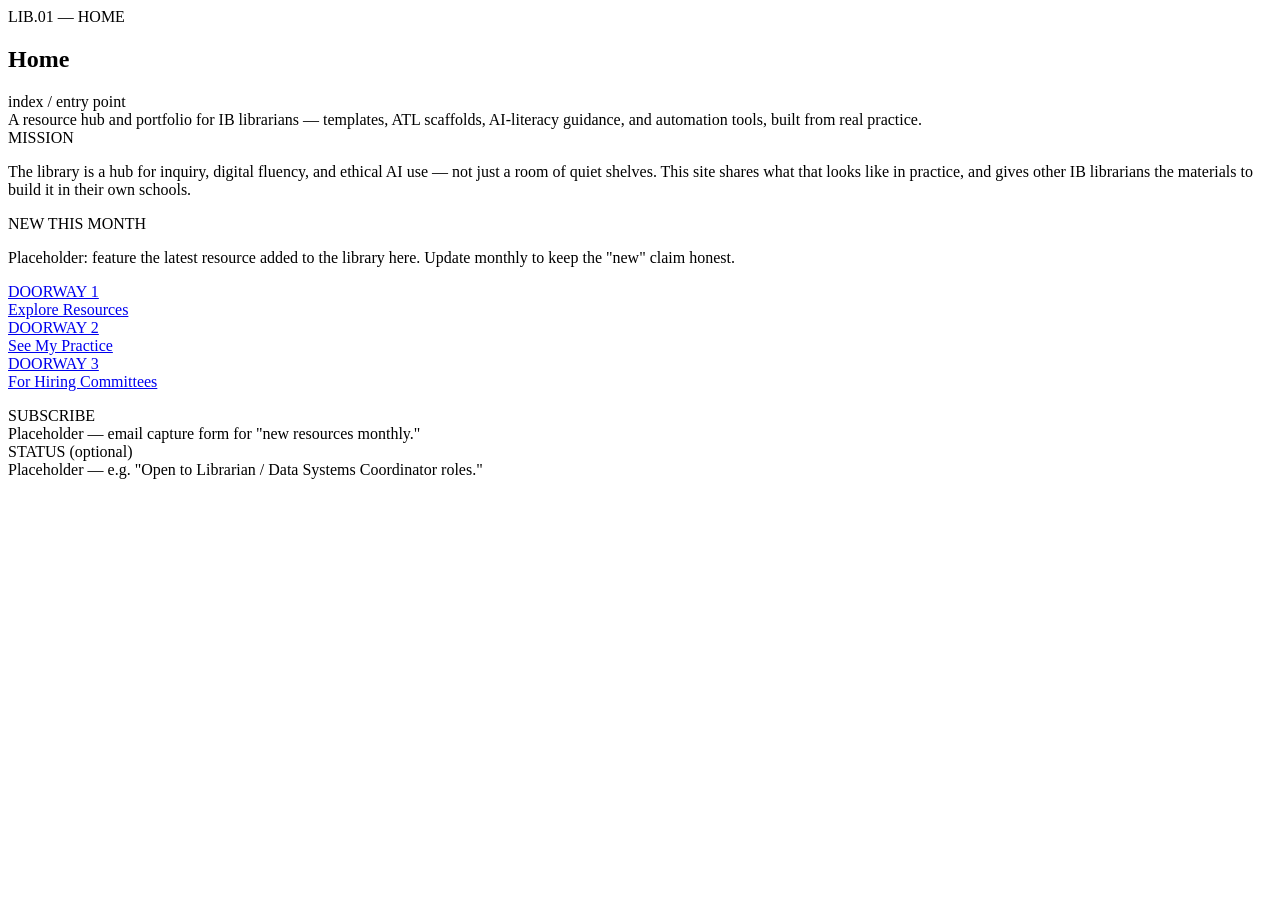
==== index.html @ f9c5b642 "Add index.html" ====
<!DOCTYPE html>
<html lang="en">
<head>
<meta charset="UTF-8">
<meta name="viewport" content="width=device-width, initial-scale=1.0">
<title>IB Librarian Hub — Home</title>
<meta name="description" content="Portfolio and resource hub for IB librarians: templates, ATL scaffolds, AI literacy guidance, and automation tools.">
<link rel="preconnect" href="https://fonts.googleapis.com">
<link href="https://fonts.googleapis.com/css2?family=Space+Grotesk:wght@400;500;600;700&family=Inter:wght@400;500;600&family=JetBrains+Mono:wght@400;500;700&display=swap" rel="stylesheet">
<link rel="stylesheet" href="/assets/css/style.css">
</head>
<body data-page="home">

<div id="nav-slot"></div>

<section class="card-section" id="home">
  <div class="catalog-card">
    <div class="card-tab">LIB.01 — HOME</div>
    <div class="card-head">
      <h2>Home</h2>
      <span class="callno">index / entry point</span>
    </div>
    <div class="card-sub">A resource hub and portfolio for IB librarians — templates, ATL scaffolds, AI-literacy guidance, and automation tools, built from real practice.</div>

    <div class="grid cols-2">
      <div class="block hero">
        <div class="tag">MISSION</div>
        <p>The library is a hub for inquiry, digital fluency, and ethical AI use — not just a room of quiet shelves. This site shares what that looks like in practice, and gives other IB librarians the materials to build it in their own schools.</p>
      </div>
      <div class="block hero">
        <div class="tag">NEW THIS MONTH</div>
        <p>Placeholder: feature the latest resource added to the library here. Update monthly to keep the "new" claim honest.</p>
      </div>
    </div>

    <div class="grid cols-3" style="margin-top:16px;">
      <a class="block cta" href="/resources.html"><div class="tag">DOORWAY 1</div>Explore Resources</a>
      <a class="block cta" href="/tools.html"><div class="tag">DOORWAY 2</div>See My Practice</a>
      <a class="block cta" href="/impact.html"><div class="tag">DOORWAY 3</div>For Hiring Committees</a>
    </div>

    <div class="grid cols-2" style="margin-top:16px;">
      <div class="block">
        <div class="tag">SUBSCRIBE</div>
        Placeholder — email capture form for "new resources monthly."
      </div>
      <div class="block">
        <div class="tag">STATUS (optional)</div>
        Placeholder — e.g. "Open to Librarian / Data Systems Coordinator roles."
      </div>
    </div>
  </div>
</section>

<div id="footer-slot"></div>
<script src="/assets/js/include.js"></script>
</body>
</html>
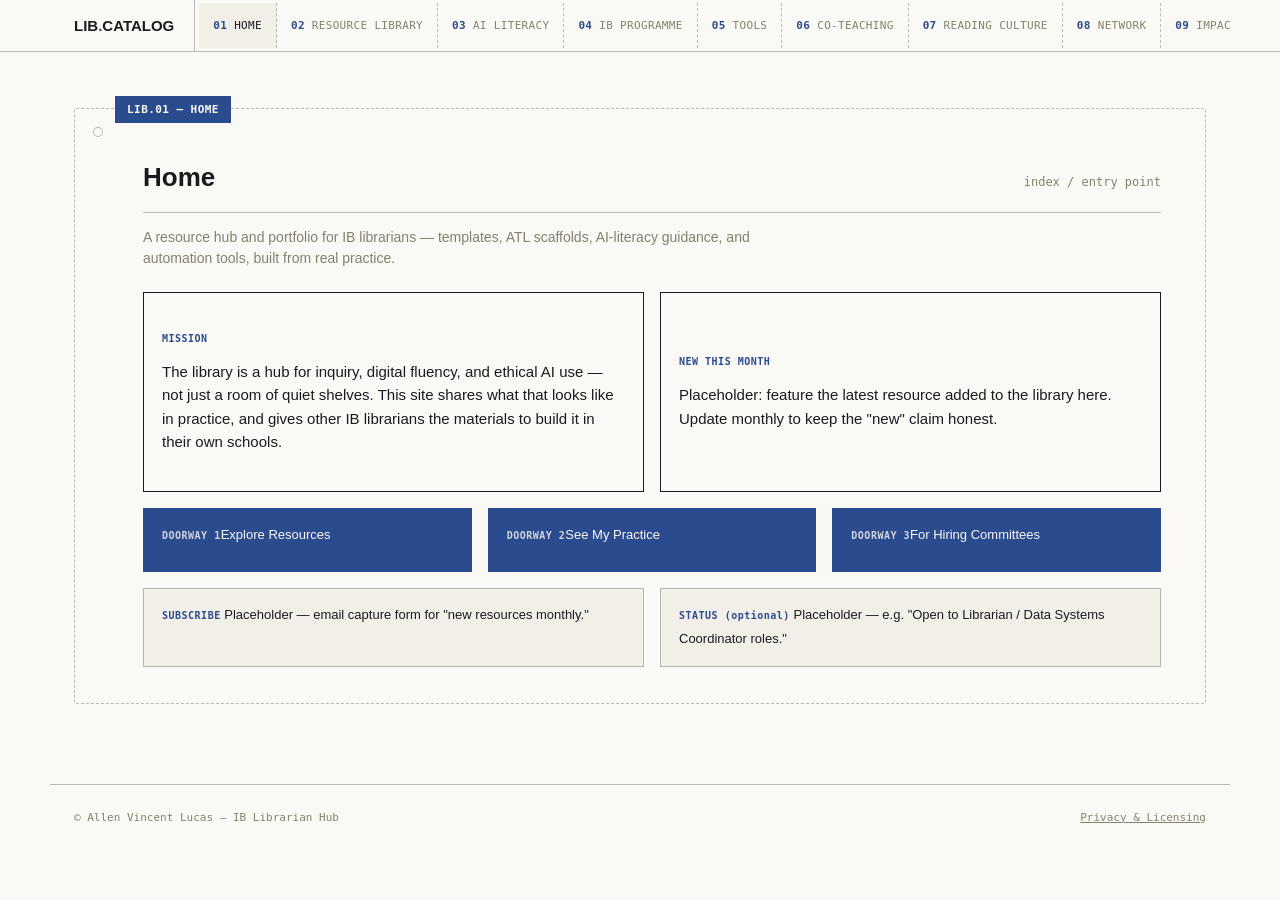
==== commit dca4290a: "Fix absolute paths to relative for project-page hosting" ====
--- a/index.html
+++ b/index.html
@@ -7,7 +7,7 @@
 <meta name="description" content="Portfolio and resource hub for IB librarians: templates, ATL scaffolds, AI literacy guidance, and automation tools.">
 <link rel="preconnect" href="https://fonts.googleapis.com">
 <link href="https://fonts.googleapis.com/css2?family=Space+Grotesk:wght@400;500;600;700&family=Inter:wght@400;500;600&family=JetBrains+Mono:wght@400;500;700&display=swap" rel="stylesheet">
-<link rel="stylesheet" href="/assets/css/style.css">
+<link rel="stylesheet" href="assets/css/style.css">
 </head>
 <body data-page="home">
 
@@ -34,9 +34,9 @@
     </div>
 
     <div class="grid cols-3" style="margin-top:16px;">
-      <a class="block cta" href="/resources.html"><div class="tag">DOORWAY 1</div>Explore Resources</a>
-      <a class="block cta" href="/tools.html"><div class="tag">DOORWAY 2</div>See My Practice</a>
-      <a class="block cta" href="/impact.html"><div class="tag">DOORWAY 3</div>For Hiring Committees</a>
+      <a class="block cta" href="resources.html"><div class="tag">DOORWAY 1</div>Explore Resources</a>
+      <a class="block cta" href="tools.html"><div class="tag">DOORWAY 2</div>See My Practice</a>
+      <a class="block cta" href="impact.html"><div class="tag">DOORWAY 3</div>For Hiring Committees</a>
     </div>
 
     <div class="grid cols-2" style="margin-top:16px;">
@@ -53,6 +53,6 @@
 </section>
 
 <div id="footer-slot"></div>
-<script src="/assets/js/include.js"></script>
+<script src="assets/js/include.js"></script>
 </body>
 </html>
--- a/assets/css/style.css
+++ b/assets/css/style.css
@@ -0,0 +1,142 @@
+/* =========================================================
+   IB Librarian Hub — Shared Brand Stylesheet
+   Tokens: Paper / Ink / Index Blue / Stone
+   Type: Space Grotesk (display) / Inter (body) / JetBrains Mono (labels)
+   ========================================================= */
+
+:root{
+  --paper:#FAF9F6;
+  --paper-dim:#F1EFE8;
+  --ink:#191B1F;
+  --index-blue:#2A4B8D;
+  --stone:#84806F;
+  --card-border: rgba(25,27,31,0.28);
+
+  --font-display:'Space Grotesk', sans-serif;
+  --font-body:'Inter', sans-serif;
+  --font-mono:'JetBrains Mono', monospace;
+}
+
+*{ box-sizing:border-box; margin:0; padding:0; }
+html{ scroll-behavior:smooth; }
+body{
+  background:var(--paper);
+  color:var(--ink);
+  font-family:var(--font-body);
+  line-height:1.55;
+  -webkit-font-smoothing:antialiased;
+}
+h1,h2,h3,.display{ font-family:var(--font-display); font-weight:600; }
+.mono{ font-family:var(--font-mono); }
+a{ color:var(--index-blue); }
+
+/* ---------- Layout shell ---------- */
+.wrap{ max-width:1180px; margin:0 auto; padding:0 24px; }
+
+/* ---------- Drawer-tab nav (shared across all pages) ---------- */
+.drawer-rail{
+  position:sticky; top:0; z-index:50;
+  background:var(--paper);
+  border-bottom:1px solid var(--card-border);
+}
+.drawer-rail .rail-inner{
+  max-width:1180px; margin:0 auto;
+  display:flex; align-items:center;
+  overflow-x:auto;
+  padding:0 24px;
+}
+.rail-brand{
+  font-family:var(--font-display); font-weight:700; font-size:15px;
+  padding:14px 20px 14px 0; white-space:nowrap;
+  border-right:1px solid var(--card-border); margin-right:4px;
+  text-decoration:none; color:var(--ink);
+}
+.rail-brand span{ color:var(--index-blue); }
+.tab{
+  flex:0 0 auto;
+  font-family:var(--font-mono); font-size:11px; letter-spacing:0.03em;
+  color:var(--stone); text-decoration:none;
+  padding:14px 14px;
+  border-right:1px dashed var(--card-border);
+  white-space:nowrap;
+  transition:background .15s ease, color .15s ease;
+}
+.tab:hover{ background:var(--paper-dim); color:var(--ink); }
+.tab b{ color:var(--index-blue); font-weight:700; }
+.tab.active{ background:var(--paper-dim); color:var(--ink); }
+
+/* ---------- Catalog card section shell (reused every page) ---------- */
+section.card-section{ max-width:1180px; margin:56px auto; padding:0 24px; }
+.catalog-card{
+  position:relative; background:var(--paper);
+  border:1.5px dashed var(--card-border); border-radius:2px;
+  padding:40px 44px 36px;
+}
+.catalog-card::before{
+  content:""; position:absolute; top:18px; left:18px;
+  width:8px; height:8px; border-radius:50%;
+  background:var(--paper); border:1.5px solid var(--card-border);
+}
+.card-tab{
+  position:absolute; top:-13px; left:40px;
+  background:var(--index-blue); color:var(--paper);
+  font-family:var(--font-mono); font-size:11px; font-weight:700;
+  letter-spacing:0.04em; padding:5px 12px;
+}
+.card-head{
+  display:flex; justify-content:space-between; align-items:baseline;
+  flex-wrap:wrap; gap:8px; margin:8px 0 6px 24px;
+  border-bottom:1px solid var(--card-border); padding-bottom:14px;
+}
+.card-head h2{ font-size:26px; }
+.card-head .callno{ font-family:var(--font-mono); font-size:12px; color:var(--stone); }
+.card-sub{ margin:14px 0 22px 24px; color:var(--stone); font-size:14px; max-width:640px; }
+
+/* ---------- Grid / block system ---------- */
+.grid{ display:grid; gap:16px; margin-left:24px; }
+.grid.cols-2{ grid-template-columns:1fr 1fr; }
+.grid.cols-3{ grid-template-columns:repeat(3,1fr); }
+.grid.cols-4{ grid-template-columns:repeat(4,1fr); }
+@media(max-width:800px){ .grid.cols-2,.grid.cols-3,.grid.cols-4{ grid-template-columns:1fr; } }
+
+.block{
+  border:1px solid var(--card-border); background:var(--paper-dim);
+  padding:16px 18px; min-height:64px; font-size:13px; color:var(--ink);
+}
+.block .tag{
+  display:inline-block; font-family:var(--font-mono); font-size:10px;
+  font-weight:700; color:var(--index-blue); letter-spacing:0.05em; margin-bottom:6px;
+}
+.block.hero{
+  min-height:200px; background:var(--paper); border:1.5px solid var(--ink);
+  display:flex; flex-direction:column; justify-content:center; gap:8px;
+}
+.block.hero p{ font-size:15px; color:var(--ink); }
+.block.cta{
+  background:var(--index-blue); border-color:var(--index-blue); color:var(--paper);
+  text-decoration:none; display:block; transition:opacity .15s ease;
+}
+.block.cta:hover{ opacity:0.9; }
+.block.cta .tag{ color:var(--paper); opacity:0.8; }
+
+.filter-chip{
+  display:inline-block; font-family:var(--font-mono); font-size:10px;
+  border:1px solid var(--card-border); padding:4px 9px; margin:2px 4px 2px 0;
+  color:var(--stone); background:none; cursor:pointer;
+}
+.filter-chip:hover, .filter-chip.active{ border-color:var(--index-blue); color:var(--index-blue); }
+
+.badge{
+  display:inline-block; background:var(--ink); color:var(--paper);
+  font-family:var(--font-mono); font-size:10px; padding:3px 8px;
+  margin-left:8px; vertical-align:middle;
+}
+
+/* ---------- Footer ---------- */
+footer.site-footer{
+  max-width:1180px; margin:80px auto 40px; padding:24px;
+  border-top:1px solid var(--card-border);
+  font-family:var(--font-mono); font-size:11px; color:var(--stone);
+  display:flex; justify-content:space-between; flex-wrap:wrap; gap:8px;
+}
+footer.site-footer a{ color:var(--stone); }
